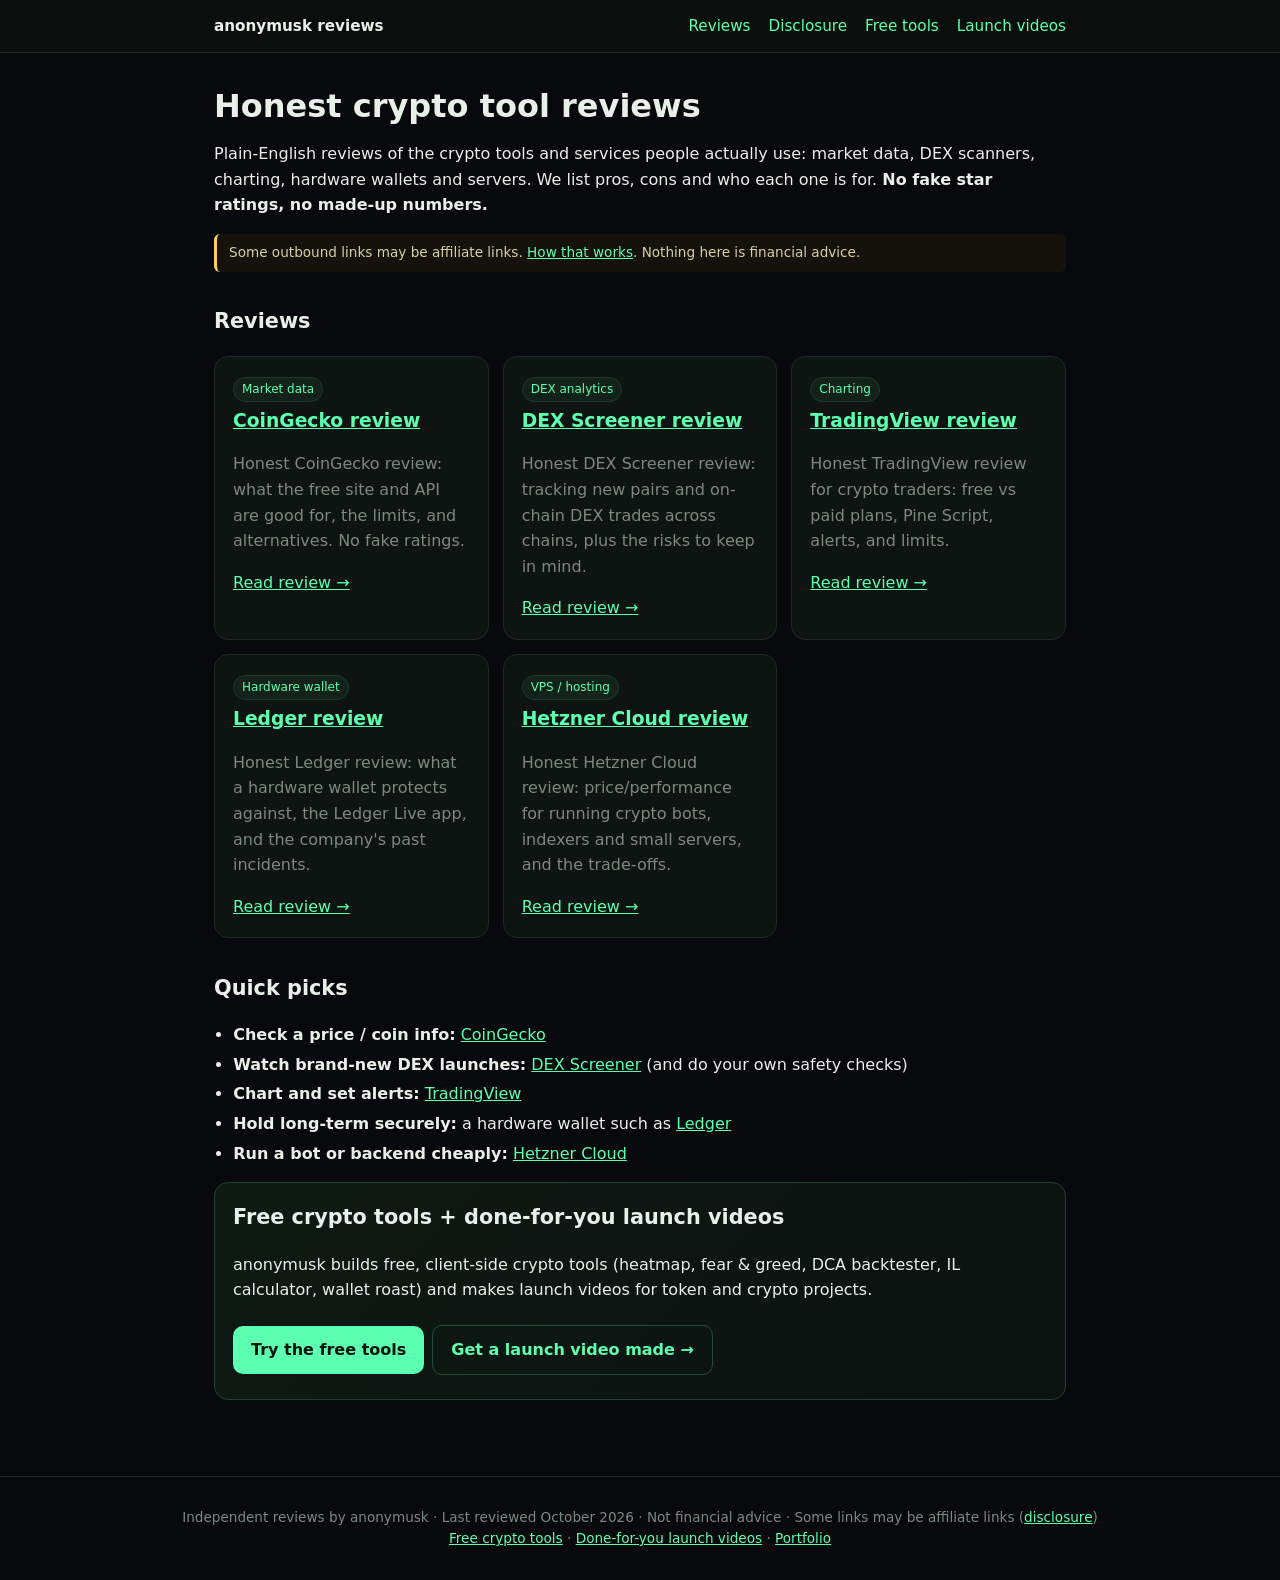
==== index.html @ a6cdf736 "Crypto tool review site: 5 reviews (CoinGecko, DEX Screener, TradingView, Ledger, Hetzner), affiliat" ====
<!doctype html><html lang="en"><head><meta charset="utf-8"><meta name="viewport" content="width=device-width,initial-scale=1">
<title>Crypto Tool Reviews (2026): CoinGecko, DEX Screener, TradingView, Ledger, Hetzner | anonymusk</title><meta name="description" content="Honest, no-hype reviews of popular crypto tools: CoinGecko, DEX Screener, TradingView, Ledger and Hetzner Cloud. Pros, cons, who each is for."><link rel="canonical" href="https://anonymusk7.github.io/anonymusk-reviews/">
<meta property="og:title" content="Crypto Tool Reviews (2026): CoinGecko, DEX Screener, TradingView, Ledger, Hetzner | anonymusk"><meta property="og:description" content="Honest, no-hype reviews of popular crypto tools: CoinGecko, DEX Screener, TradingView, Ledger and Hetzner Cloud. Pros, cons, who each is for."><meta property="og:type" content="website"><meta property="og:url" content="https://anonymusk7.github.io/anonymusk-reviews/">
<meta name="twitter:card" content="summary"><link rel="stylesheet" href="style.css"><script src="affiliates.js" defer></script></head><body>
<header class="top"><nav><a class="brand" href="index.html">anonymusk reviews</a><a href="index.html#reviews">Reviews</a><a href="disclosure.html">Disclosure</a><a href="https://anonymusk7.github.io/anonymusk-tools/">Free tools</a><a href="https://anonymusk7.github.io/anonymusk-tools/service.html">Launch videos</a></nav></header>
<main><h1>Honest crypto tool reviews</h1>
<p>Plain-English reviews of the crypto tools and services people actually use: market data, DEX scanners, charting, hardware wallets and servers. We list pros, cons and who each one is for. <b>No fake star ratings, no made-up numbers.</b></p>
<p class="disclose">Some outbound links may be affiliate links. <a href="disclosure.html">How that works</a>. Nothing here is financial advice.</p>
<h2 id="reviews">Reviews</h2><div class="grid"><div class="card"><span class="tag">Market data</span><h3><a href="coingecko.html">CoinGecko review</a></h3>
<p class="muted">Honest CoinGecko review: what the free site and API are good for, the limits, and alternatives. No fake ratings.</p><a href="coingecko.html">Read review →</a></div><div class="card"><span class="tag">DEX analytics</span><h3><a href="dexscreener.html">DEX Screener review</a></h3>
<p class="muted">Honest DEX Screener review: tracking new pairs and on-chain DEX trades across chains, plus the risks to keep in mind.</p><a href="dexscreener.html">Read review →</a></div><div class="card"><span class="tag">Charting</span><h3><a href="tradingview.html">TradingView review</a></h3>
<p class="muted">Honest TradingView review for crypto traders: free vs paid plans, Pine Script, alerts, and limits.</p><a href="tradingview.html">Read review →</a></div><div class="card"><span class="tag">Hardware wallet</span><h3><a href="ledger.html">Ledger review</a></h3>
<p class="muted">Honest Ledger review: what a hardware wallet protects against, the Ledger Live app, and the company&#x27;s past incidents.</p><a href="ledger.html">Read review →</a></div><div class="card"><span class="tag">VPS / hosting</span><h3><a href="hetzner.html">Hetzner Cloud review</a></h3>
<p class="muted">Honest Hetzner Cloud review: price/performance for running crypto bots, indexers and small servers, and the trade-offs.</p><a href="hetzner.html">Read review →</a></div></div>
<h2>Quick picks</h2><ul>
<li><b>Check a price / coin info:</b> <a href="coingecko.html">CoinGecko</a></li>
<li><b>Watch brand-new DEX launches:</b> <a href="dexscreener.html">DEX Screener</a> (and do your own safety checks)</li>
<li><b>Chart and set alerts:</b> <a href="tradingview.html">TradingView</a></li>
<li><b>Hold long-term securely:</b> a hardware wallet such as <a href="ledger.html">Ledger</a></li>
<li><b>Run a bot or backend cheaply:</b> <a href="hetzner.html">Hetzner Cloud</a></li></ul>
<div class="card cta"><h2 style="margin-top:0">Free crypto tools + done-for-you launch videos</h2>
<p>anonymusk builds free, client-side crypto tools (heatmap, fear &amp; greed, DCA backtester, IL calculator, wallet roast) and makes launch videos for token and crypto projects.</p>
<a class="btn" href="https://anonymusk7.github.io/anonymusk-tools/">Try the free tools</a><a class="btn alt" href="https://anonymusk7.github.io/anonymusk-tools/service.html">Get a launch video made →</a></div></main>
<footer>Independent reviews by anonymusk · Last reviewed October 2026 · Not financial advice · Some links may be affiliate links (<a href="disclosure.html">disclosure</a>)<br>
<a href="https://anonymusk7.github.io/anonymusk-tools/">Free crypto tools</a> · <a href="https://anonymusk7.github.io/anonymusk-tools/service.html">Done-for-you launch videos</a> · <a href="https://anonymusk7.github.io/anonymusk/">Portfolio</a></footer></body></html>
---- style.css ----
*{box-sizing:border-box}body{margin:0;background:#07090c;color:#e8f0ea;font:16px/1.6 Inter,system-ui,-apple-system,sans-serif}
a{color:#5dffb0}main{max-width:900px;margin:auto;padding:24px}header.top{border-bottom:1px solid #1d2a22;background:#0a0e0c}
header.top nav{max-width:900px;margin:auto;padding:14px 24px;display:flex;gap:18px;flex-wrap:wrap;align-items:center}
header.top .brand{font-weight:800;color:#e8f0ea;text-decoration:none;margin-right:auto}header.top nav a{text-decoration:none;font-size:.95rem}
h1{font-size:2rem;line-height:1.2;margin:.3em 0}h2{margin-top:1.6em;font-size:1.3rem}.muted{color:#7a8a80}
.card{background:#0e1411;border:1px solid #1d2a22;border-radius:14px;padding:18px;margin:12px 0}
.grid{display:grid;grid-template-columns:repeat(auto-fill,minmax(260px,1fr));gap:14px}.grid .card{margin:0}
.card h3{margin:.2em 0}.tag{display:inline-block;font-size:.75rem;padding:2px 8px;border-radius:99px;background:#13221a;color:#5dffb0;border:1px solid #1f3a2b}
.btn{display:inline-block;background:#5dffb0;color:#04130b;font-weight:800;padding:11px 18px;border-radius:10px;text-decoration:none;margin:6px 8px 6px 0}
.btn.alt{background:transparent;color:#5dffb0;border:1px solid #2a4a38}.cols{display:grid;grid-template-columns:1fr 1fr;gap:14px}
@media(max-width:640px){.cols{grid-template-columns:1fr}h1{font-size:1.6rem}}
ul{padding-left:1.2em}li{margin:.25em 0}.pro li::marker{content:"+ ";color:#5dffb0}.con li::marker{content:"− ";color:#ff7a7a}
.disclose{font-size:.85rem;border-left:3px solid #ffcf5d;padding:8px 12px;background:#14120a;border-radius:6px;color:#d9cfa8}
.ph{font-size:.72rem;color:#ffcf5d;margin-left:6px}.cta{background:linear-gradient(135deg,#0e1a14,#0b1210);border:1px solid #24402f}
footer{text-align:center;padding:30px;color:#7a8a80;font-size:.85rem;border-top:1px solid #1d2a22;margin-top:40px}
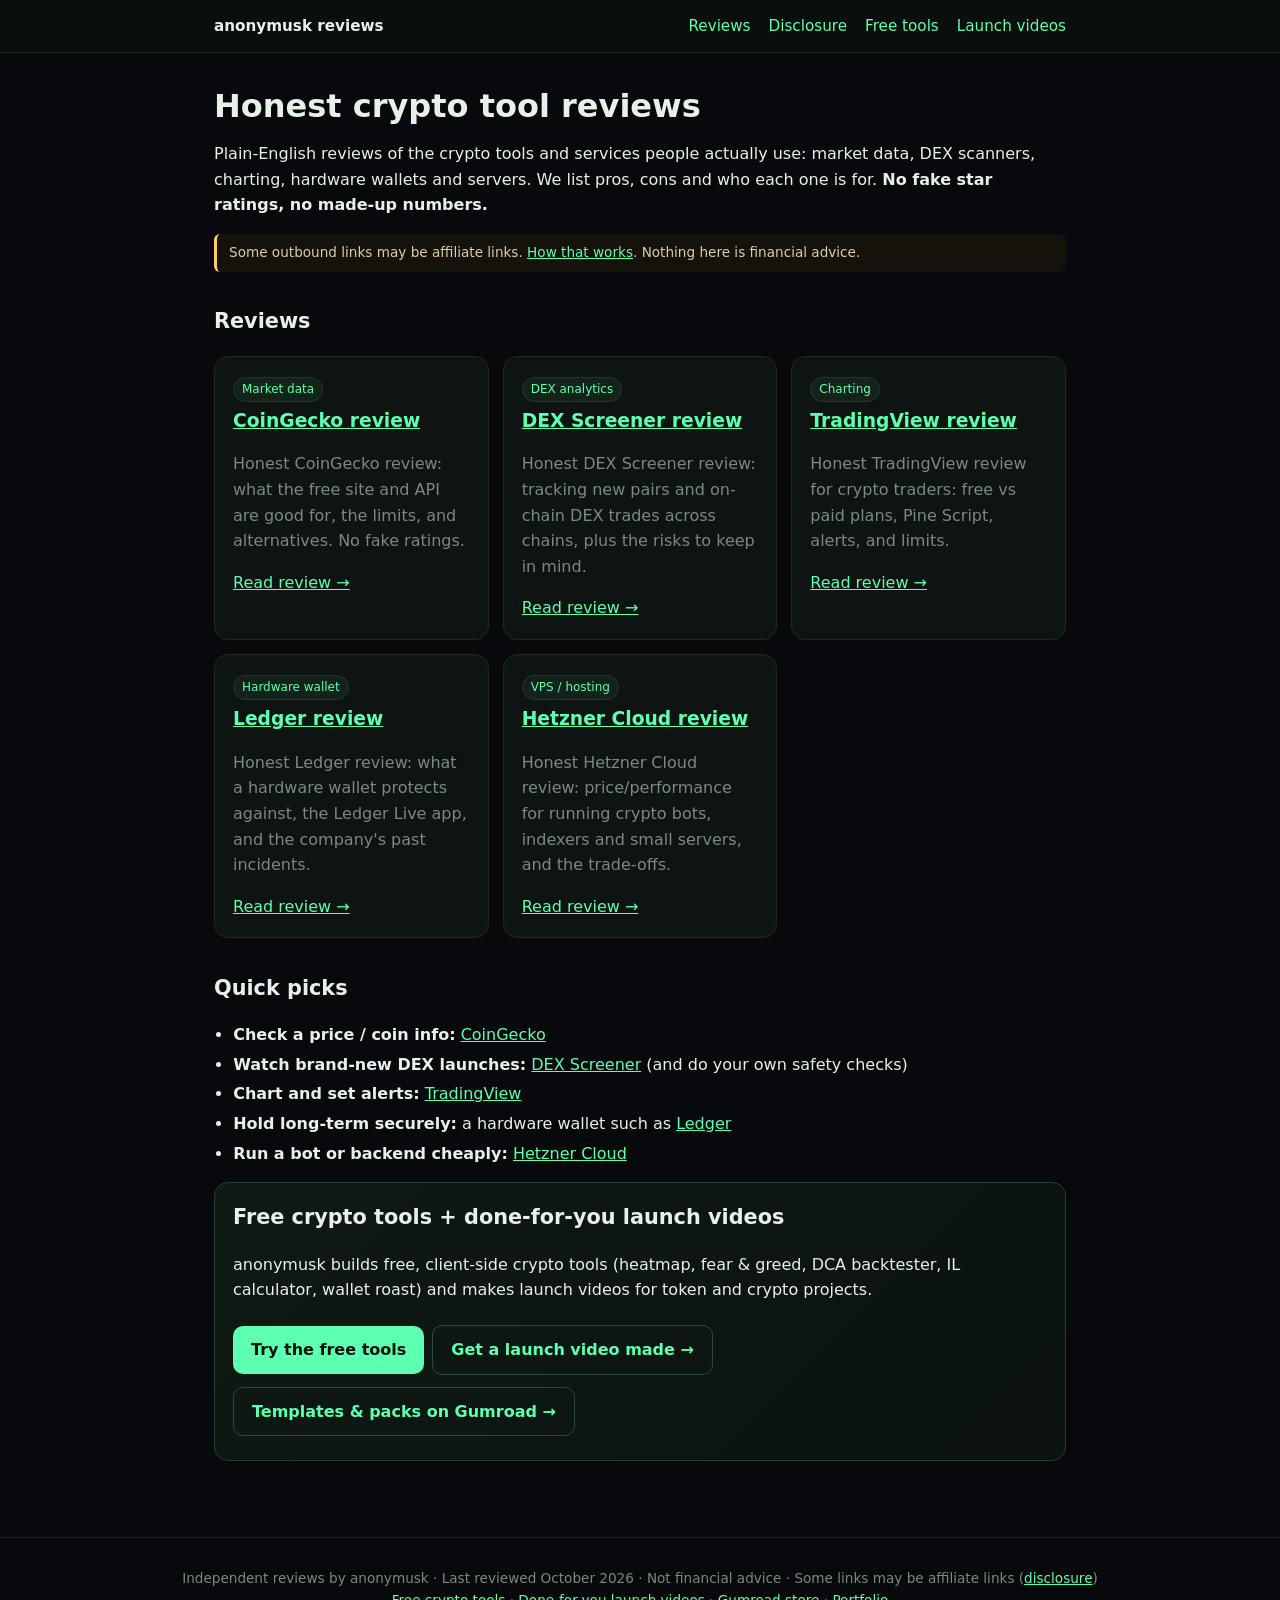
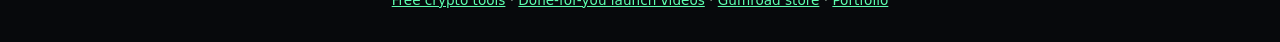
==== commit 9c4b9293: "Hetzner: mining is prohibited (per Hetzner T&C); Gumroad store cross-links; og:site_name; README bui" ====
--- a/index.html
+++ b/index.html
@@ -1,6 +1,6 @@
 <!doctype html><html lang="en"><head><meta charset="utf-8"><meta name="viewport" content="width=device-width,initial-scale=1">
 <title>Crypto Tool Reviews (2026): CoinGecko, DEX Screener, TradingView, Ledger, Hetzner | anonymusk</title><meta name="description" content="Honest, no-hype reviews of popular crypto tools: CoinGecko, DEX Screener, TradingView, Ledger and Hetzner Cloud. Pros, cons, who each is for."><link rel="canonical" href="https://anonymusk7.github.io/anonymusk-reviews/">
-<meta property="og:title" content="Crypto Tool Reviews (2026): CoinGecko, DEX Screener, TradingView, Ledger, Hetzner | anonymusk"><meta property="og:description" content="Honest, no-hype reviews of popular crypto tools: CoinGecko, DEX Screener, TradingView, Ledger and Hetzner Cloud. Pros, cons, who each is for."><meta property="og:type" content="website"><meta property="og:url" content="https://anonymusk7.github.io/anonymusk-reviews/">
+<meta property="og:title" content="Crypto Tool Reviews (2026): CoinGecko, DEX Screener, TradingView, Ledger, Hetzner | anonymusk"><meta property="og:description" content="Honest, no-hype reviews of popular crypto tools: CoinGecko, DEX Screener, TradingView, Ledger and Hetzner Cloud. Pros, cons, who each is for."><meta property="og:type" content="website"><meta property="og:site_name" content="anonymusk reviews"><meta property="og:url" content="https://anonymusk7.github.io/anonymusk-reviews/">
 <meta name="twitter:card" content="summary"><link rel="stylesheet" href="style.css"><script src="affiliates.js" defer></script></head><body>
 <header class="top"><nav><a class="brand" href="index.html">anonymusk reviews</a><a href="index.html#reviews">Reviews</a><a href="disclosure.html">Disclosure</a><a href="https://anonymusk7.github.io/anonymusk-tools/">Free tools</a><a href="https://anonymusk7.github.io/anonymusk-tools/service.html">Launch videos</a></nav></header>
 <main><h1>Honest crypto tool reviews</h1>
@@ -20,6 +20,6 @@
 <li><b>Run a bot or backend cheaply:</b> <a href="hetzner.html">Hetzner Cloud</a></li></ul>
 <div class="card cta"><h2 style="margin-top:0">Free crypto tools + done-for-you launch videos</h2>
 <p>anonymusk builds free, client-side crypto tools (heatmap, fear &amp; greed, DCA backtester, IL calculator, wallet roast) and makes launch videos for token and crypto projects.</p>
-<a class="btn" href="https://anonymusk7.github.io/anonymusk-tools/">Try the free tools</a><a class="btn alt" href="https://anonymusk7.github.io/anonymusk-tools/service.html">Get a launch video made →</a></div></main>
+<a class="btn" href="https://anonymusk7.github.io/anonymusk-tools/">Try the free tools</a><a class="btn alt" href="https://anonymusk7.github.io/anonymusk-tools/service.html">Get a launch video made →</a><a class="btn alt" href="https://anonymusk.gumroad.com/">Templates &amp; packs on Gumroad →</a></div></main>
 <footer>Independent reviews by anonymusk · Last reviewed October 2026 · Not financial advice · Some links may be affiliate links (<a href="disclosure.html">disclosure</a>)<br>
-<a href="https://anonymusk7.github.io/anonymusk-tools/">Free crypto tools</a> · <a href="https://anonymusk7.github.io/anonymusk-tools/service.html">Done-for-you launch videos</a> · <a href="https://anonymusk7.github.io/anonymusk/">Portfolio</a></footer></body></html>+<a href="https://anonymusk7.github.io/anonymusk-tools/">Free crypto tools</a> · <a href="https://anonymusk7.github.io/anonymusk-tools/service.html">Done-for-you launch videos</a> · <a href="https://anonymusk.gumroad.com/">Gumroad store</a> · <a href="https://anonymusk7.github.io/anonymusk/">Portfolio</a></footer></body></html>
--- a/style.css
+++ b/style.css
@@ -11,5 +11,5 @@
 @media(max-width:640px){.cols{grid-template-columns:1fr}h1{font-size:1.6rem}}
 ul{padding-left:1.2em}li{margin:.25em 0}.pro li::marker{content:"+ ";color:#5dffb0}.con li::marker{content:"− ";color:#ff7a7a}
 .disclose{font-size:.85rem;border-left:3px solid #ffcf5d;padding:8px 12px;background:#14120a;border-radius:6px;color:#d9cfa8}
-.ph{font-size:.72rem;color:#ffcf5d;margin-left:6px}.cta{background:linear-gradient(135deg,#0e1a14,#0b1210);border:1px solid #24402f}
+.ph{font-size:.68rem;color:#ffcf5d;background:#14120a;border-radius:6px;padding:1px 6px;margin-left:8px;font-weight:600}.cta{background:linear-gradient(135deg,#0e1a14,#0b1210);border:1px solid #24402f}
 footer{text-align:center;padding:30px;color:#7a8a80;font-size:.85rem;border-top:1px solid #1d2a22;margin-top:40px}
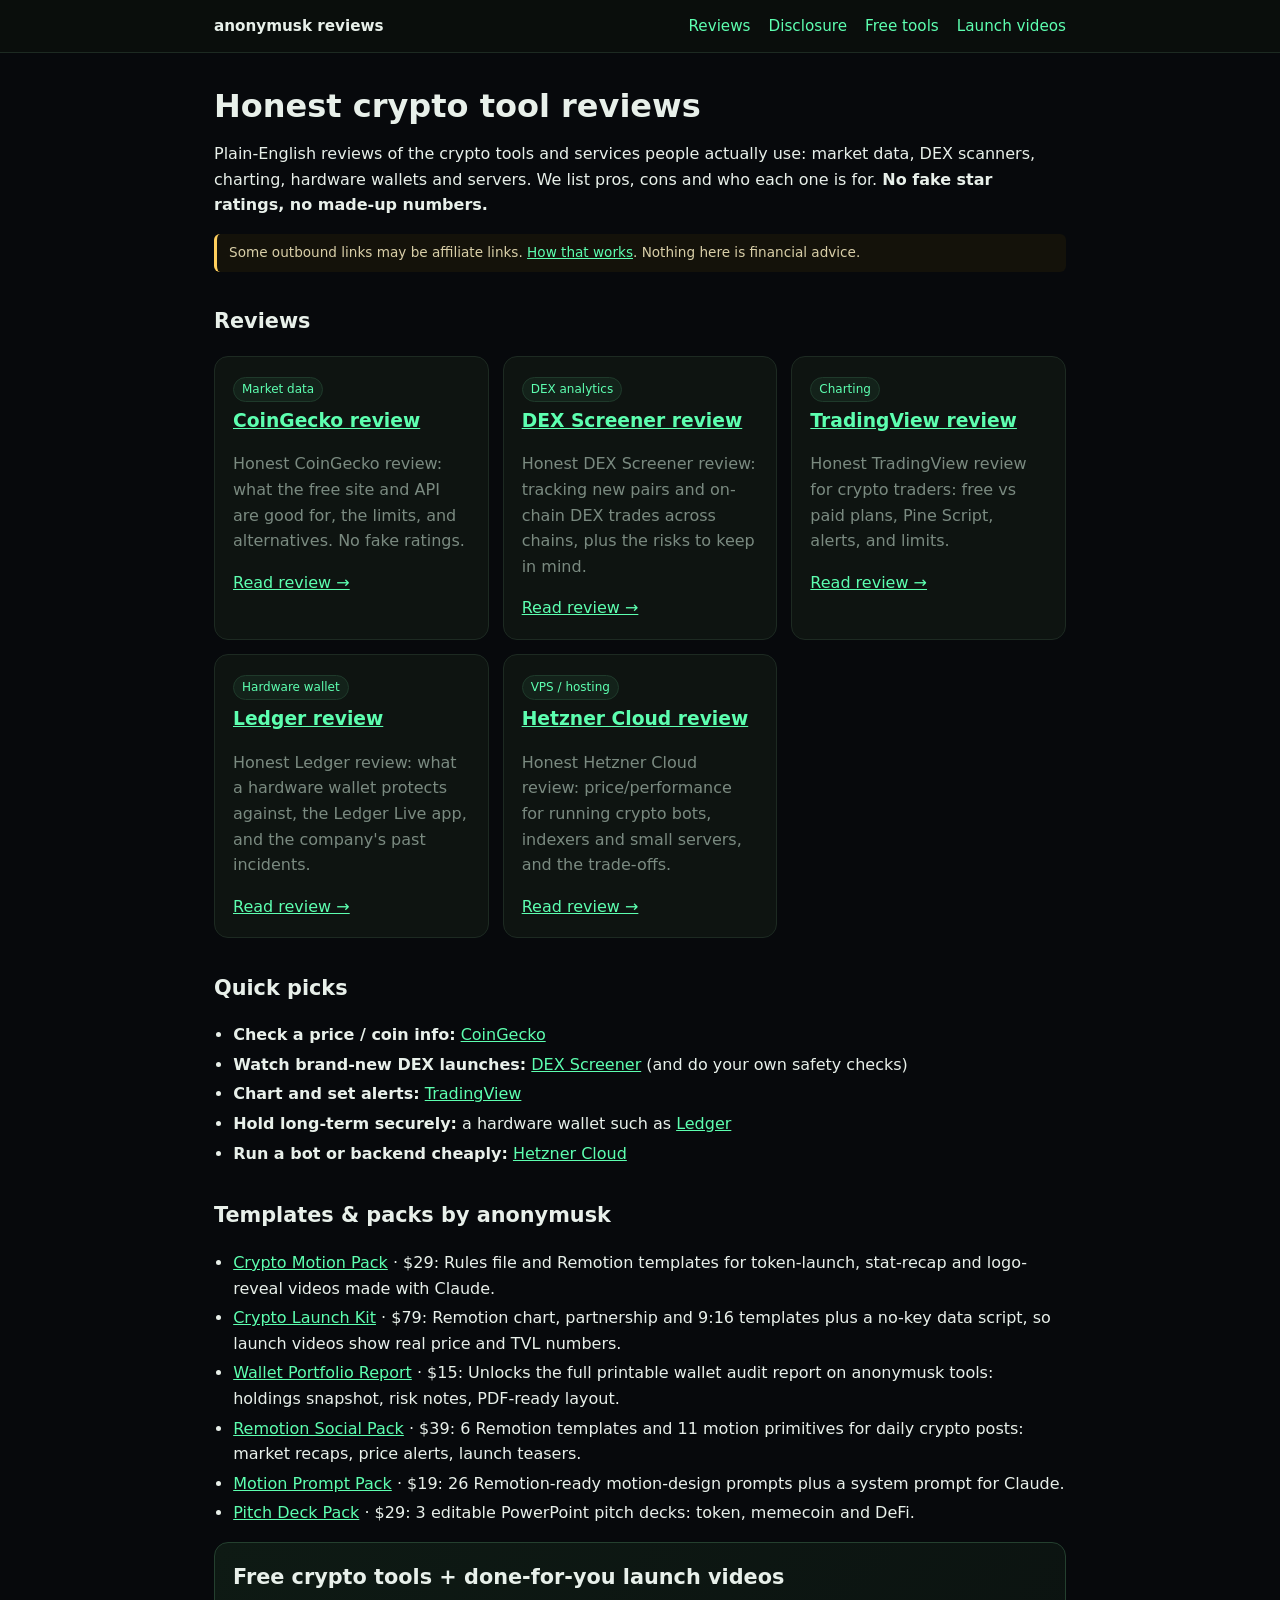
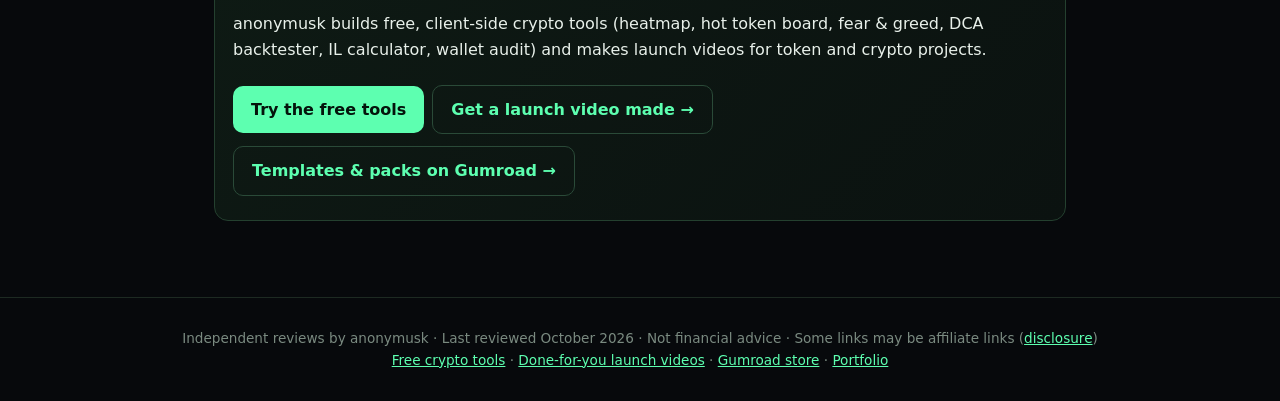
==== commit 704cf3b3: "Clean affiliate fallback (no placeholder text), per-review Gumroad/tool CTAs, og:image cards + summa" ====
--- a/index.html
+++ b/index.html
@@ -1,25 +1,30 @@
 <!doctype html><html lang="en"><head><meta charset="utf-8"><meta name="viewport" content="width=device-width,initial-scale=1">
-<title>Crypto Tool Reviews (2026): CoinGecko, DEX Screener, TradingView, Ledger, Hetzner | anonymusk</title><meta name="description" content="Honest, no-hype reviews of popular crypto tools: CoinGecko, DEX Screener, TradingView, Ledger and Hetzner Cloud. Pros, cons, who each is for."><link rel="canonical" href="https://anonymusk7.github.io/anonymusk-reviews/">
-<meta property="og:title" content="Crypto Tool Reviews (2026): CoinGecko, DEX Screener, TradingView, Ledger, Hetzner | anonymusk"><meta property="og:description" content="Honest, no-hype reviews of popular crypto tools: CoinGecko, DEX Screener, TradingView, Ledger and Hetzner Cloud. Pros, cons, who each is for."><meta property="og:type" content="website"><meta property="og:site_name" content="anonymusk reviews"><meta property="og:url" content="https://anonymusk7.github.io/anonymusk-reviews/">
-<meta name="twitter:card" content="summary"><link rel="stylesheet" href="style.css"><script src="affiliates.js" defer></script></head><body>
-<header class="top"><nav><a class="brand" href="index.html">anonymusk reviews</a><a href="index.html#reviews">Reviews</a><a href="disclosure.html">Disclosure</a><a href="https://anonymusk7.github.io/anonymusk-tools/">Free tools</a><a href="https://anonymusk7.github.io/anonymusk-tools/service.html">Launch videos</a></nav></header>
-<main><h1>Honest crypto tool reviews</h1>
+<title>Honest Crypto Tool Reviews (2026) | anonymusk</title><meta name="description" content="Honest, no-hype reviews of popular crypto tools: CoinGecko, DEX Screener, TradingView, Ledger and Hetzner Cloud. Pros, cons, who each is for."><link rel="canonical" href="https://anonymusk7.github.io/anonymusk-reviews/">
+<link rel="icon" href="favicon.svg" type="image/svg+xml"><link rel="icon" href="favicon-32.png" sizes="32x32" type="image/png"><link rel="apple-touch-icon" href="apple-touch-icon.png">
+<meta property="og:title" content="Honest Crypto Tool Reviews (2026) | anonymusk"><meta property="og:description" content="Honest, no-hype reviews of popular crypto tools: CoinGecko, DEX Screener, TradingView, Ledger and Hetzner Cloud. Pros, cons, who each is for."><meta property="og:type" content="website"><meta property="og:site_name" content="anonymusk reviews"><meta property="og:url" content="https://anonymusk7.github.io/anonymusk-reviews/">
+<meta property="og:image" content="https://anonymusk7.github.io/anonymusk-reviews/og.png"><meta property="og:image:width" content="1200"><meta property="og:image:height" content="630"><meta property="og:image:type" content="image/png"><meta property="og:image:alt" content="anonymusk reviews: honest crypto tool reviews">
+<meta name="twitter:card" content="summary_large_image"><meta name="twitter:title" content="Honest Crypto Tool Reviews (2026) | anonymusk"><meta name="twitter:description" content="Honest, no-hype reviews of popular crypto tools: CoinGecko, DEX Screener, TradingView, Ledger and Hetzner Cloud. Pros, cons, who each is for."><meta name="twitter:image" content="https://anonymusk7.github.io/anonymusk-reviews/og.png"><meta name="twitter:image:alt" content="anonymusk reviews: honest crypto tool reviews">
+<link rel="stylesheet" href="style.css"><script src="affiliates.js" defer></script><script type="application/ld+json">{"@context": "https://schema.org", "@graph": [{"@type": "WebSite", "@id": "https://anonymusk7.github.io/anonymusk-reviews/#website", "url": "https://anonymusk7.github.io/anonymusk-reviews/", "name": "anonymusk reviews", "inLanguage": "en", "description": "Honest, no-hype reviews of popular crypto tools.", "publisher": {"@id": "https://anonymusk7.github.io/anonymusk-reviews/#org"}}, {"@type": "Organization", "@id": "https://anonymusk7.github.io/anonymusk-reviews/#org", "name": "anonymusk", "url": "https://anonymusk7.github.io/anonymusk-reviews/", "logo": {"@type": "ImageObject", "url": "https://anonymusk7.github.io/anonymusk-reviews/logo.png", "width": 512, "height": 512}, "sameAs": ["https://x.com/aloo51523593330", "https://github.com/anonymusk7"]}]}</script></head><body>
+<a class="skip" href="#main">Skip to content</a>
+<header class="top"><nav aria-label="Main"><a class="brand" href="./">anonymusk reviews</a><a href="./#reviews">Reviews</a><a href="disclosure.html">Disclosure</a><a href="https://anonymusk7.github.io/anonymusk-tools/">Free tools</a><a href="https://anonymusk7.github.io/anonymusk-tools/service.html">Launch videos</a></nav></header>
+<main id="main"><h1>Honest crypto tool reviews</h1>
 <p>Plain-English reviews of the crypto tools and services people actually use: market data, DEX scanners, charting, hardware wallets and servers. We list pros, cons and who each one is for. <b>No fake star ratings, no made-up numbers.</b></p>
 <p class="disclose">Some outbound links may be affiliate links. <a href="disclosure.html">How that works</a>. Nothing here is financial advice.</p>
 <h2 id="reviews">Reviews</h2><div class="grid"><div class="card"><span class="tag">Market data</span><h3><a href="coingecko.html">CoinGecko review</a></h3>
-<p class="muted">Honest CoinGecko review: what the free site and API are good for, the limits, and alternatives. No fake ratings.</p><a href="coingecko.html">Read review →</a></div><div class="card"><span class="tag">DEX analytics</span><h3><a href="dexscreener.html">DEX Screener review</a></h3>
-<p class="muted">Honest DEX Screener review: tracking new pairs and on-chain DEX trades across chains, plus the risks to keep in mind.</p><a href="dexscreener.html">Read review →</a></div><div class="card"><span class="tag">Charting</span><h3><a href="tradingview.html">TradingView review</a></h3>
-<p class="muted">Honest TradingView review for crypto traders: free vs paid plans, Pine Script, alerts, and limits.</p><a href="tradingview.html">Read review →</a></div><div class="card"><span class="tag">Hardware wallet</span><h3><a href="ledger.html">Ledger review</a></h3>
-<p class="muted">Honest Ledger review: what a hardware wallet protects against, the Ledger Live app, and the company&#x27;s past incidents.</p><a href="ledger.html">Read review →</a></div><div class="card"><span class="tag">VPS / hosting</span><h3><a href="hetzner.html">Hetzner Cloud review</a></h3>
-<p class="muted">Honest Hetzner Cloud review: price/performance for running crypto bots, indexers and small servers, and the trade-offs.</p><a href="hetzner.html">Read review →</a></div></div>
+<p class="muted">Honest CoinGecko review: what the free site and API are good for, the limits, and alternatives. No fake ratings.</p><a href="coingecko.html" aria-label="Read the CoinGecko review">Read review →</a></div><div class="card"><span class="tag">DEX analytics</span><h3><a href="dexscreener.html">DEX Screener review</a></h3>
+<p class="muted">Honest DEX Screener review: tracking new pairs and on-chain DEX trades across chains, plus the risks to keep in mind.</p><a href="dexscreener.html" aria-label="Read the DEX Screener review">Read review →</a></div><div class="card"><span class="tag">Charting</span><h3><a href="tradingview.html">TradingView review</a></h3>
+<p class="muted">Honest TradingView review for crypto traders: free vs paid plans, Pine Script, alerts, and limits.</p><a href="tradingview.html" aria-label="Read the TradingView review">Read review →</a></div><div class="card"><span class="tag">Hardware wallet</span><h3><a href="ledger.html">Ledger review</a></h3>
+<p class="muted">Honest Ledger review: what a hardware wallet protects against, the Ledger Live app, and the company&#x27;s past incidents.</p><a href="ledger.html" aria-label="Read the Ledger review">Read review →</a></div><div class="card"><span class="tag">VPS / hosting</span><h3><a href="hetzner.html">Hetzner Cloud review</a></h3>
+<p class="muted">Honest Hetzner Cloud review: price/performance for running crypto bots, indexers and small servers, and the trade-offs.</p><a href="hetzner.html" aria-label="Read the Hetzner Cloud review">Read review →</a></div></div>
 <h2>Quick picks</h2><ul>
 <li><b>Check a price / coin info:</b> <a href="coingecko.html">CoinGecko</a></li>
 <li><b>Watch brand-new DEX launches:</b> <a href="dexscreener.html">DEX Screener</a> (and do your own safety checks)</li>
 <li><b>Chart and set alerts:</b> <a href="tradingview.html">TradingView</a></li>
 <li><b>Hold long-term securely:</b> a hardware wallet such as <a href="ledger.html">Ledger</a></li>
 <li><b>Run a bot or backend cheaply:</b> <a href="hetzner.html">Hetzner Cloud</a></li></ul>
-<div class="card cta"><h2 style="margin-top:0">Free crypto tools + done-for-you launch videos</h2>
-<p>anonymusk builds free, client-side crypto tools (heatmap, fear &amp; greed, DCA backtester, IL calculator, wallet roast) and makes launch videos for token and crypto projects.</p>
+<h2>Templates &amp; packs by anonymusk</h2><ul><li><a href="https://anonymusk.gumroad.com/l/sztuha">Crypto Motion Pack</a> · $29: Rules file and Remotion templates for token-launch, stat-recap and logo-reveal videos made with Claude.</li><li><a href="https://anonymusk.gumroad.com/l/ksgvlu">Crypto Launch Kit</a> · $79: Remotion chart, partnership and 9:16 templates plus a no-key data script, so launch videos show real price and TVL numbers.</li><li><a href="https://anonymusk.gumroad.com/l/ubplh">Wallet Portfolio Report</a> · $15: Unlocks the full printable wallet audit report on anonymusk tools: holdings snapshot, risk notes, PDF-ready layout.</li><li><a href="https://anonymusk.gumroad.com/l/jwpkty">Remotion Social Pack</a> · $39: 6 Remotion templates and 11 motion primitives for daily crypto posts: market recaps, price alerts, launch teasers.</li><li><a href="https://anonymusk.gumroad.com/l/skkpvd">Motion Prompt Pack</a> · $19: 26 Remotion-ready motion-design prompts plus a system prompt for Claude.</li><li><a href="https://anonymusk.gumroad.com/l/vmpnxc">Pitch Deck Pack</a> · $29: 3 editable PowerPoint pitch decks: token, memecoin and DeFi.</li></ul>
+<div class="card cta"><h2>Free crypto tools + done-for-you launch videos</h2>
+<p>anonymusk builds free, client-side crypto tools (heatmap, hot token board, fear &amp; greed, DCA backtester, IL calculator, wallet audit) and makes launch videos for token and crypto projects.</p>
 <a class="btn" href="https://anonymusk7.github.io/anonymusk-tools/">Try the free tools</a><a class="btn alt" href="https://anonymusk7.github.io/anonymusk-tools/service.html">Get a launch video made →</a><a class="btn alt" href="https://anonymusk.gumroad.com/">Templates &amp; packs on Gumroad →</a></div></main>
 <footer>Independent reviews by anonymusk · Last reviewed October 2026 · Not financial advice · Some links may be affiliate links (<a href="disclosure.html">disclosure</a>)<br>
 <a href="https://anonymusk7.github.io/anonymusk-tools/">Free crypto tools</a> · <a href="https://anonymusk7.github.io/anonymusk-tools/service.html">Done-for-you launch videos</a> · <a href="https://anonymusk.gumroad.com/">Gumroad store</a> · <a href="https://anonymusk7.github.io/anonymusk/">Portfolio</a></footer></body></html>
--- a/style.css
+++ b/style.css
@@ -2,7 +2,10 @@
 a{color:#5dffb0}main{max-width:900px;margin:auto;padding:24px}header.top{border-bottom:1px solid #1d2a22;background:#0a0e0c}
 header.top nav{max-width:900px;margin:auto;padding:14px 24px;display:flex;gap:18px;flex-wrap:wrap;align-items:center}
 header.top .brand{font-weight:800;color:#e8f0ea;text-decoration:none;margin-right:auto}header.top nav a{text-decoration:none;font-size:.95rem}
-h1{font-size:2rem;line-height:1.2;margin:.3em 0}h2{margin-top:1.6em;font-size:1.3rem}.muted{color:#7a8a80}
+.skip{position:absolute;left:-9999px;top:8px;background:#5dffb0;color:#04130b;padding:8px 14px;border-radius:8px;font-weight:800;z-index:10}.skip:focus{left:8px}
+.sr-only{position:absolute;width:1px;height:1px;padding:0;margin:-1px;overflow:hidden;clip:rect(0,0,0,0);white-space:nowrap;border:0}
+h1{font-size:2rem;line-height:1.2;margin:.3em 0}h2{margin-top:1.6em;font-size:1.3rem}.card h2{margin-top:0}.muted{color:#7a8a80}
+.crumbs{font-size:.85rem;color:#7a8a80;margin:0 0 6px}.crumbs a{text-decoration:none}
 .card{background:#0e1411;border:1px solid #1d2a22;border-radius:14px;padding:18px;margin:12px 0}
 .grid{display:grid;grid-template-columns:repeat(auto-fill,minmax(260px,1fr));gap:14px}.grid .card{margin:0}
 .card h3{margin:.2em 0}.tag{display:inline-block;font-size:.75rem;padding:2px 8px;border-radius:99px;background:#13221a;color:#5dffb0;border:1px solid #1f3a2b}
@@ -11,5 +14,6 @@
 @media(max-width:640px){.cols{grid-template-columns:1fr}h1{font-size:1.6rem}}
 ul{padding-left:1.2em}li{margin:.25em 0}.pro li::marker{content:"+ ";color:#5dffb0}.con li::marker{content:"− ";color:#ff7a7a}
 .disclose{font-size:.85rem;border-left:3px solid #ffcf5d;padding:8px 12px;background:#14120a;border-radius:6px;color:#d9cfa8}
-.ph{font-size:.68rem;color:#ffcf5d;background:#14120a;border-radius:6px;padding:1px 6px;margin-left:8px;font-weight:600}.cta{background:linear-gradient(135deg,#0e1a14,#0b1210);border:1px solid #24402f}
+.aff-note{font-size:.7rem;font-weight:600;opacity:.8;margin-left:8px}.cta{background:linear-gradient(135deg,#0e1a14,#0b1210);border:1px solid #24402f}
+.prod{margin:10px 0}.prod p{margin:.2em 0 .4em}
 footer{text-align:center;padding:30px;color:#7a8a80;font-size:.85rem;border-top:1px solid #1d2a22;margin-top:40px}
